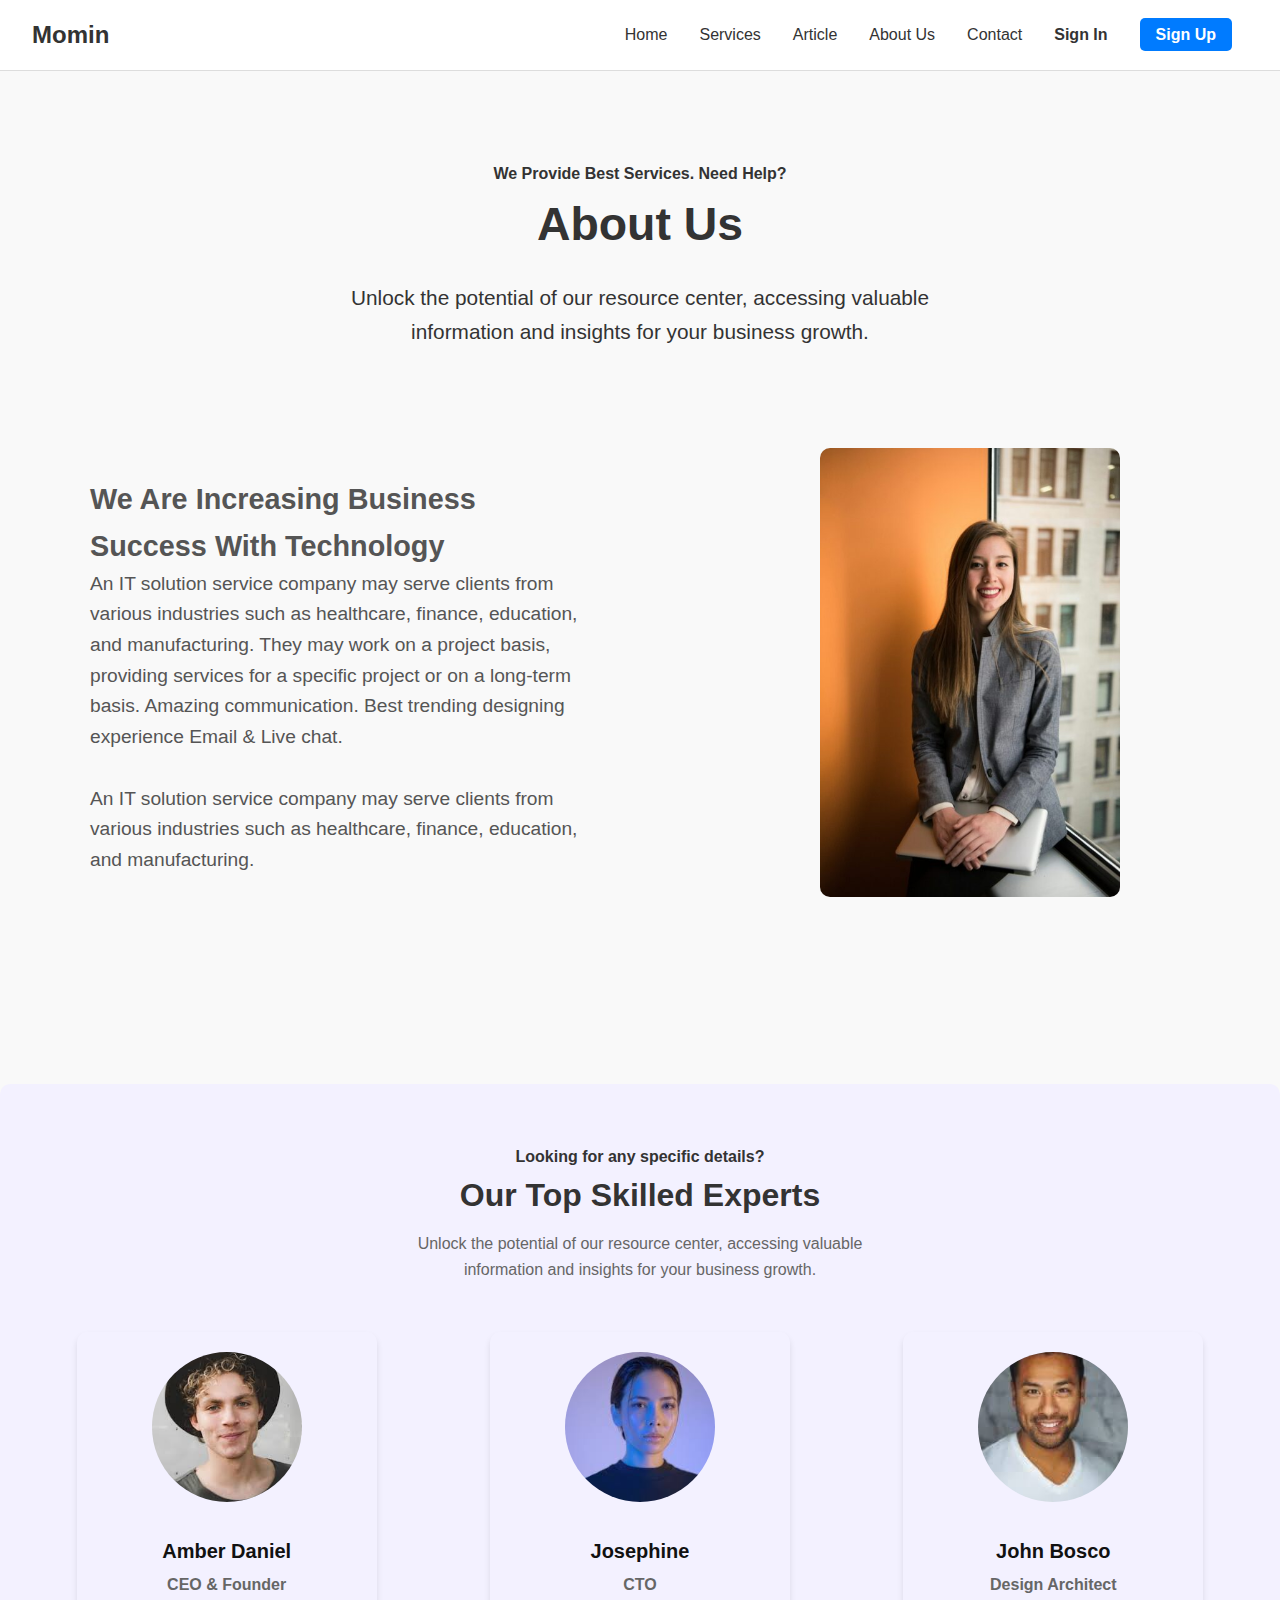
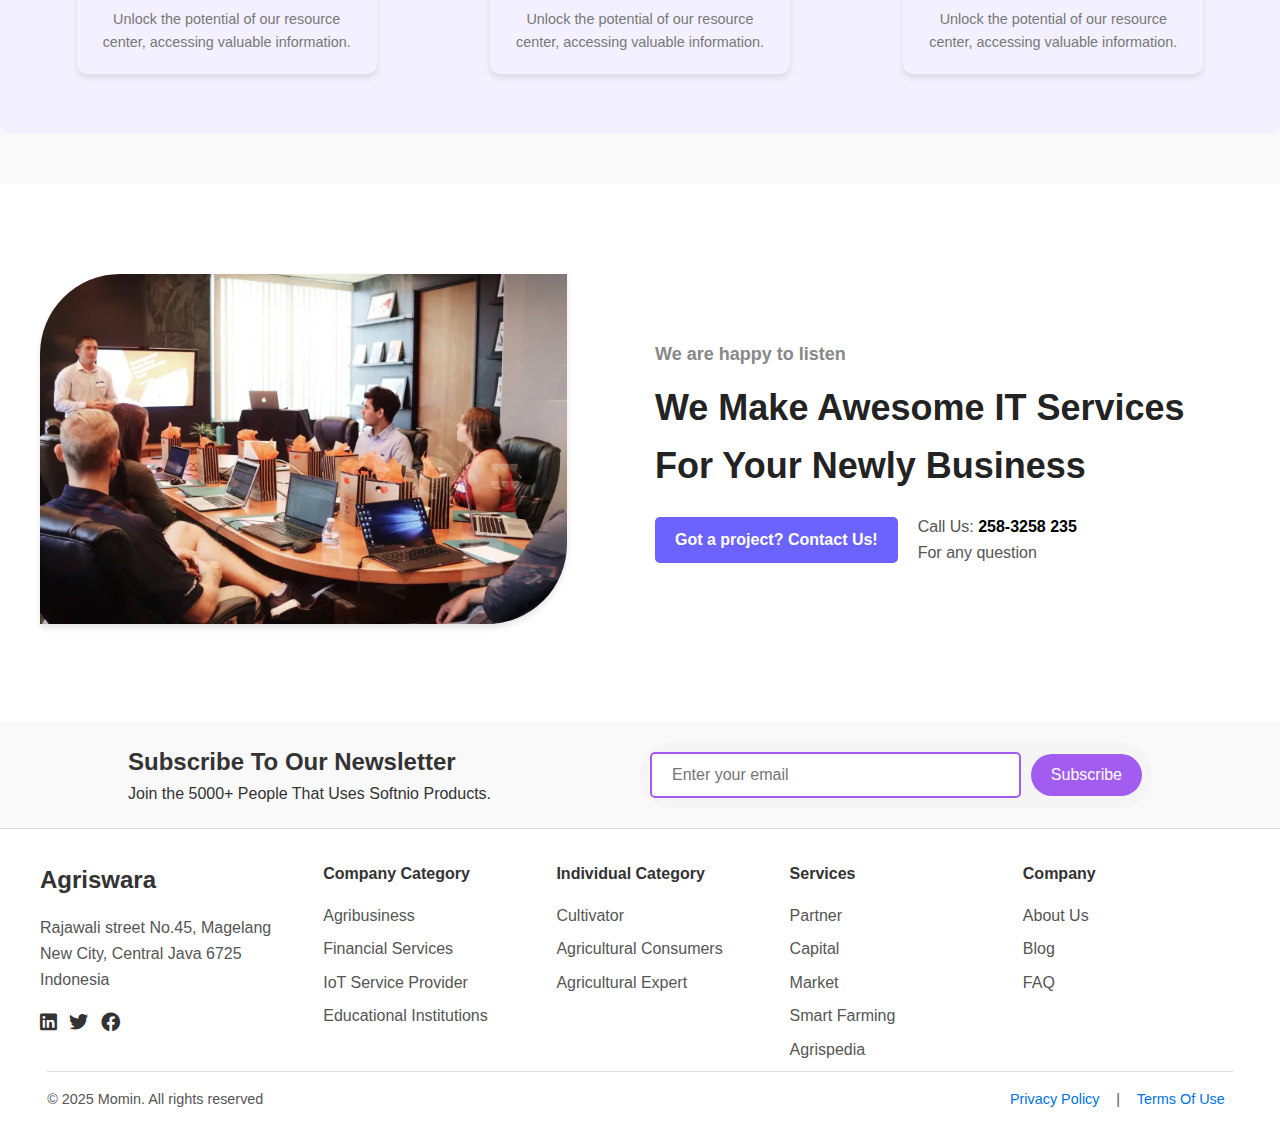
==== about.html @ ab1194a1 "Add files via upload" ====
<!DOCTYPE html>
<html lang="en">

<head>
    <meta charset="UTF-8">
    <meta name="viewport" content="width=device-width, initial-scale=1.0">
    <title>Profitable Harvest Article</title>
    <link rel="stylesheet" href="css/style.css">
    <link href="https://cdnjs.cloudflare.com/ajax/libs/font-awesome/6.0.0-beta3/css/all.min.css" rel="stylesheet" />
    <link rel="icon" type="image/png" href="img/fav.png"> 

</head>

<body>
    <!-- Header section Start from here -->

    <header class="site-header">
        <div class="logo">Momin</div>
        <nav>
            <ul>
                <li><a href="index.html">Home</a></li>
                <li><a href="services.html">Services</a></li>
                <li><a href="article.html">Article</a></li>
                <li><a href="about.html">About Us</a></li>
                <li><a href="contact.html">Contact</a></li>
                <li><a href="signin.html" class="sign-in">Sign In</a></li>
                <li><a href="signup.html" class="sign-up">Sign Up</a></li>
            </ul>
        </nav>
    </header>

    <!-- Header section End from here -->


    <!-- Main Context Start from here -->

    <div class="about-section">
        <div class="about-header">
            <h4>We Provide Best Services. Need Help?</h4>
            <h1>About Us</h1>
            <p>Unlock the potential of our resource center, accessing valuable <br> information and insights for your
                business growth.</p>
        </div>
        <div class="about-content">
            <div class="about-left">
                <h2>We Are Increasing Business Success With Technology</h2>
                <p>
                    An IT solution service company may serve clients from various industries such as healthcare,
                    finance, education, and manufacturing. They may work on a project basis, providing services for a
                    specific project or on a long-term basis. Amazing communication. Best trending designing experience
                    Email & Live chat.
                </p> <br>
                <p>
                    An IT solution service company may serve clients from various industries such as healthcare,
                    finance, education, and manufacturing.
                </p>
            </div>
            <div class="about-right">
                <img src="img/Professional.jpeg" alt="Professional">
            </div>
        </div>
    </div>



    <!-- Second section start from here -->

    <div class="about-experts">
        <h4>Looking for any specific details?</h4>
        <h2>Our Top Skilled Experts</h2>
        <p id="justp">Unlock the potential of our resource center, accessing valuable information and insights for your
            business growth.</p>

        <div class="about-team">
            <div class="about-member">
                <img src="img/Amber Daniel.jpg" alt="Amber Daniel">
                <h4>Amber Daniel</h4>
                <h5>CEO & Founder</h5>
                <p>Unlock the potential of our resource center, accessing valuable information.</p>
            </div>
            <div class="about-member">
                <img src="img/Josephine.jpg" alt="Josephine">
                <h4>Josephine</h4>
                <h5>CTO</h5>
                <p>Unlock the potential of our resource center, accessing valuable information.</p>
            </div>
            <div class="about-member">
                <img src="img/John Bosco.jpg" alt="John Bosco">
                <h4>John Bosco</h4>
                <h5>Design Architect</h5>
                <p>Unlock the potential of our resource center, accessing valuable information.</p>
            </div>
        </div>
    </div>

    </div>
    <!-- Second section end from here -->





    <!-- Thirt section start from here -->

    <section class="about-third-section">
        <div class="about-third-container">
            <div class="about-third-image">
                <img src="img/team-meeting.jpg" alt="Team Meeting">
            </div>

            <div class="about-third-content">
                <h4 class="about-third-subtitle">We are happy to listen</h4>
                <h1 class="about-third-title">We Make Awesome IT Services For Your Newly Business</h1>
                <div class="about-third-cta">
                    <a href="#contact" class="btn-primary">Got a project? Contact Us!</a>
                    <div class="about-third-contact-info">
                        <p>Call Us: <span>258-3258 235</span></p>
                        <p>For any question</p>
                    </div>
                </div>
            </div>

        </div>
    </section>

    <!-- Thirt section end from here -->




    <!-- /* Forth section start from here */ -->

    <div class="about-four-container">
        <div class="about-four-newsletter-form">
            <div class="newsletter-text">
                <h2>Subscribe To Our Newsletter</h2>
                <p>Join the 5000+ People That Uses Softnio Products.</p>
            </div>

            <div class="newsletter">
                <input type="email" placeholder="Enter your email" class="subscribe-email-input">
                <button class="subscribe-btn">Subscribe</button>
            </div>
        </div>
    </div>




    <!-- /* Forth section end from here */ -->



    <!-- Main Context End from here -->


    <!-- Footer section Start from here -->
    <button id="backToTop">↑ Top</button>

    <footer class="footer-section">
        <div class="footer-container">
            <!-- Left Section -->
            <div class="footer-left">
                <h3>Agriswara</h3>
                <address>
                    Rajawali street No.45, Magelang<br>
                    New City, Central Java 6725<br>
                    Indonesia
                </address>
                <div class="social-icons">
                    <a href="#"><i class="fab fa-linkedin"></i></a>
                    <a href="#"><i class="fab fa-twitter"></i></a>
                    <a href="#"><i class="fab fa-facebook"></i></a>
                </div>
            </div>

            <!-- Middle Sections -->
            <div class="footer-column">
                <h4>Company Category</h4>
                <ul>
                    <li>Agribusiness</li>
                    <li>Financial Services</li>
                    <li>IoT Service Provider</li>
                    <li>Educational Institutions</li>
                </ul>
            </div>
            <div class="footer-column">
                <h4>Individual Category</h4>
                <ul>
                    <li>Cultivator</li>
                    <li>Agricultural Consumers</li>
                    <li>Agricultural Expert</li>
                </ul>
            </div>
            <div class="footer-column">
                <h4>Services</h4>
                <ul>
                    <li>Partner</li>
                    <li>Capital</li>
                    <li>Market</li>
                    <li>Smart Farming</li>
                    <li>Agrispedia</li>
                </ul>
            </div>
            <div class="footer-column">
                <h4>Company</h4>
                <ul>
                    <li>About Us</li>
                    <li>Blog</li>
                    <li>FAQ</li>
                </ul>
            </div>
        </div>

        <!-- Copyright Section -->
        <div class="footer-bottom">
            <p>&copy; 2025 Momin. All rights reserved</p>
            <div>
                <a href="#">Privacy Policy</a>
                <span>|</span>
                <a href="#">Terms Of Use</a>
            </div>
        </div>
    </footer>
    <!-- Footer section End from here -->

    <script src="scripts.js"></script>
</body>

</html>
---- css/style.css ----
/* General Reset */
* {
    margin: 0;
    padding: 0;
    box-sizing: border-box;
}

body {
    font-family: Arial, sans-serif;
    line-height: 1.6;
    background-color: #f9f9f9;
    color: #333;
}

/* Header */
.site-header {
    display: flex;
    justify-content: space-between;
    align-items: center;
    padding: 1rem 2rem;
    background-color: #fff;
    border-bottom: 1px solid #ddd;
}

.site-header .logo {
    font-size: 1.5rem;
    font-weight: bold;
    color: #333;
}

.site-header nav ul {
    display: flex;
    list-style: none;
}

.site-header nav ul li {
    margin: 0 1rem;
}

.site-header nav ul li a {
    text-decoration: none;
    color: #333;
    font-weight: 500;
}

.site-header nav ul li .sign-in,
.site-header nav ul li .sign-up {
    font-weight: bold;
}

.site-header nav ul li .sign-up {
    color: #fff;
    background-color: #007BFF;
    padding: 0.5rem 1rem;
    border-radius: 5px;
}

/* Content */

#popular {
    display: flex;
    justify-content: center;
    align-items: center;
    gap: 1.0rem;
}

.content {
    padding: 2rem;
    max-width: 800px;
    margin: auto;
    padding-top: 60px;
}

.article-header {
    text-align: center;
    margin-bottom: 2rem;
}

.article-header .tag {
    background-color: #E0F7FA;
    color: #007BFF;
    padding: 0.2rem 0.5rem;
    border-radius: 5px;
    font-size: 0.9rem;
    font-weight: bold;
}

.article-header .date {
    display: block;
    margin-top: 0.5rem;
    color: #666;
    font-size: 0.9rem;
}

.article-header h1 {
    font-size: 2.2rem;
    margin: 1rem 0;
}

.article-header p {
    color: #555;
    font-size: 1rem;
}

.article-image img {
    width: 100%;
    border-radius: 10px;
    margin: 1rem 0;
}

.article-body h2 {
    font-size: 1.5rem;
    margin: 1rem 0;
    color: #333;
}

.article-body h3 {
    margin: 1rem 0 0.5rem;
    font-size: 1.2rem;
    color: #007BFF;
}

.article-body p {
    margin-bottom: 1rem;
    line-height: 1.8;
    color: #555;
}


/* <!-- Second section start from here --> */

/* Related Articles Section */
.related-articles {
    max-width: 1200px;
    margin: auto;
    padding-top: 100px;
}

.section-header {
    display: flex;
    justify-content: space-between;
    align-items: center;
    margin-bottom: 2rem;
}

.section-header h2 {
    font-size: 1.5rem;
    font-weight: bold;
}

.view-all-btn {
    background-color: #fff;
    color: #333;
    border: 1px solid #333;
    border-radius: 20px;
    padding: 0.5rem 1rem;
    font-size: 0.9rem;
    cursor: pointer;
    transition: all 0.3s ease;
}

.view-all-btn:hover {
    background-color: #333;
    color: #fff;
}

.articles-container {
    display: flex;
    gap: 1.5rem;
    flex-wrap: wrap;
}

.article-card {
    background-color: #f9f9f9;
    border: 1px solid #ddd;
    border-radius: 10px;
    overflow: hidden;
    width: 32%;
    box-shadow: 0 4px 8px rgba(0, 0, 0, 0.1);
    transition: transform 0.3s ease, box-shadow 0.3s ease;
}

.article-card:hover {
    transform: scale(1.05);
    box-shadow: 0 8px 16px rgba(0, 0, 0, 0.2);
    cursor: pointer;
}

.article-card img {
    width: 100%;
    height: 320px;
    display: block;
}

.article-info {
    padding: 1rem;
}

.article-date {
    font-size: 0.8rem;
    color: #666;
    margin-bottom: 0.5rem;
    display: block;
}

.article-info h3 {
    font-size: 1rem;
    margin-bottom: 0.5rem;
    color: #333;
}

.article-info p {
    font-size: 0.9rem;
    color: #555;
}



/* Third section start from here  */
.hero-section {
    margin-top: 60px;
    position: relative;
    background: url("/img/farm.jpg"); /* Replace 'farm.jpg' with your background image */
    background-size: cover;
    background-position: center;
    height: 80vh;
    display: flex;
    justify-content: center;
    align-items: center;
}

.hero-content {
    text-align: center;
    color: white;
    padding: 1rem;
    background: rgba(0, 0, 0, 0.5); /* Adds transparency to the background */
    border-radius: 10px;
    padding: 40px 20px;
}

.hero-content h1 {
    font-size: 2.5rem;
    margin-bottom: 1rem;
    font-weight: bold;
}

.email-form {
    display: flex;
    justify-content: center;
    align-items: center;
    margin-top: 1rem;
}

#email-input {
    padding: 0.7rem;
    width: 250px;
    border: none;
    border-radius: 20px 0 0 20px;
    outline: none;
    font-size: 1rem;
}

#join-now-btn {
    padding: 0.7rem 1rem;
    border: 1.7px solid rgb(255, 255, 255);
    background-color: #b6ff00;
    color: black;
    font-weight: bold;
    border-radius: 0 20px 20px 0;
    cursor: pointer;
    transition: all 0.3s ease;
}

#join-now-btn:hover {
    background-color: #90cc00;
}





/* Footer section start from here */
/* Back to top button */
#backToTop {
  position: fixed;
  bottom: 20px;
  right: 20px;
  background-color: #333;
  color: white;
  border: none;
  padding: 10px 15px;
  border-radius: 5px;
  cursor: pointer;
  display:none ; /* Initially hidden */
  font-size: 16px;
  z-index: 1000; /* Ensures it stays on top */
}

#backToTop:hover {
  background-color: #555;
}




/* footer */
.footer-section {
    background-color: #fff;
    padding: 2rem 1rem;
    border-top: 1px solid #ddd;
}

.footer-container {
    display: flex;
    justify-content: space-between;
    flex-wrap: wrap;
    max-width: 1200px;
    margin: 0 auto;
    gap: 1rem;
}

.footer-left {
    flex: 1 1 250px;
}

.footer-left h3 {
    font-size: 1.5rem;
    margin-bottom: 1rem;
}

.footer-left address {
    font-style: normal;
    margin-bottom: 1rem;
    color: #555;
}

.social-icons a {
    color: #333;
    font-size: 1.2rem;
    margin-right: 0.5rem;
    transition: color 0.3s ease;
}

.social-icons a:hover {
    color: #0073e6;
}

.footer-column {
    flex: 1 1 200px;
}

.footer-column h4 {
    font-size: 1rem;
    margin-bottom: 1rem;
}

.footer-column ul {
    list-style: none;
}

.footer-column li {
    margin-bottom: 0.5rem;
    color: #555;
}

.footer-column li:hover {
    color: #000;
    cursor: pointer;
}

.footer-bottom {
    border-top: 1px solid #ddd;
    margin-top: 2rem;
    padding-top: 1rem;
    display: flex;
    justify-content: space-between;
    align-items: center;
    font-size: 0.9rem;
    color: #555;
    width: 95%;
    margin: 0 auto;
}

.footer-bottom a {
    color: #0073e6;
    text-decoration: none;
    margin: 0 0.5rem;
}

.footer-bottom a:hover {
    text-decoration: underline;
}

.footer-bottom span {
    margin: 0 0.3rem;
}






/* Contact page design start from here*/

.contact-section {
    text-align: center;
    padding: 80px 20px;
  }
  
  .container {
    max-width: 1000px;
    margin: 0 auto;
  }
  
  h1 {
    font-size: 30px;
    margin-bottom: 20px;
  }
  
  .address {
    margin-bottom: 30px;
  }
  
  .address span {
    display: block;
    margin: 5px 0;
  }
  
  .form-wrapper {
    display: flex;    
    align-items: center;
  }
  .illustration{
    width: 50%;
  }
  .illustration img {
    max-width: 80%;
  }
  
  form {
    width: 50%;
    display: flex;
    flex-direction: column;
  }
  
  form input, form textarea {
    padding: 10px;
    margin-bottom: 15px;
    border: 1px solid #ccc;
    border-radius: 4px;
    font-size: 14px;
    width: 100%;
  }
  
  form button {
    padding: 10px 15px;
    background: linear-gradient(to right, #4facfe, #00f2fe);
    color: white;
    border: none;
    border-radius: 4px;
    cursor: pointer;
    font-size: 16px;
  }
  
  form button:hover {
    opacity: 0.9;
  }



/* Contact page design end from here*/





/* About page design start form here */
.about-section {
    padding: 50px;
    background-color: #f9f9f9;
  }
  
  .about-header {
    text-align: center;
    margin:40px 0px 20px 0px;
  }
  
  .about-header h1 {
    font-size: 2.9rem;
    color: #333;
  }.about-header p {
    font-size: 1.3rem;
    color: #333;
  }
  
  .about-content {
    display: flex;
    justify-content: space-between;
    align-items: center;
  }
  
  .about-left {
    width: 50%;
    font-size: 1.2rem;
    color: #555;
    padding: 40px;
  }
  
  .about-right {
    width: 50%;
    padding: 80px;
    align-items: center;
  }
  
  .about-right img {
    width: 300px;
    border-radius: 10px;
    margin-left: 100px;
  }
  
 
/* About Experts Section */
.about-experts {
    text-align: center;
    margin: 50px 0px;
    background-color: #f3f1ff;
    padding: 60px 20px;
    border-radius: 10px;
}

.about-experts h2 {
    font-size: 2rem;
    color: #333;
    margin-bottom: 10px;
}

.about-experts #justp {
    font-size: 1rem;
    color: #666;
    margin-bottom: 30px;
    width: 450px;
    margin: 0 auto;
    padding-bottom: 50px;
}

.about-experts .about-team {
    display: flex;
    justify-content: space-around;
    flex-wrap: wrap;
}

.about-experts .about-member {
    text-align: center;
    padding: 20px;
    border-radius: 10px;
    box-shadow: 0 4px 6px rgba(0, 0, 0, 0.1);
    max-width: 300px;
}

.about-experts .about-member img {
    width: 150px;
    height: 150px;
    border-radius: 50%;
    object-fit: cover;
    margin-bottom: 15px;
}

.about-experts .about-member h4 {
    font-size: 1.25rem;
    color: #111;
    margin: 10px 0 5px;
}

.about-experts .about-member h5 {
    font-size: 1rem;
    color: #666;
    margin-bottom: 10px;
}

.about-experts .about-member p {
    font-size: 0.9rem;
    color: #777;
}



/* third section start from here */
.about-third-section {
    display: flex;
    align-items: center;
    justify-content: center;
    padding: 90px 20px;
    background-color: #fff;
  }
  
  .about-third-container {
    display: flex;
    align-items: center;
    gap: 30px;
    max-width: 1200px;
    margin: 0 auto;
  }
  
  .about-third-content {
    width: 50%;
  }
  
  .about-third-subtitle {
    font-size: 18px;
    color: #888;
    margin-bottom: 10px;
  }
  
  .about-third-title {
    font-size: 36px;
    font-weight: bold;
    color: #232323;
    margin-bottom: 20px;
  }
  
  .about-third-cta {
    display: flex;
    align-items: center;
    gap: 20px;
  }
  
  .btn-primary {
    padding: 10px 20px;
    background-color: #6c63ff;
    color: #fff;
    text-decoration: none;
    border-radius: 5px;
    font-weight: bold;
    transition: background-color 0.3s ease;
  }
  
  .btn-primary:hover {
    background-color: #524de4;
  }
  
  .about-third-contact-info {
    font-size: 16px;
    color: #555;
  }
  
  .about-third-contact-info span {
    font-weight: bold;
    color: #000;
  }
  .about-third-image {
    width: 50%;
  }  
  
  .about-third-image img {
    width: 90%;
    border-radius: 80px 0px 80px 0px;
    box-shadow: 0 4px 6px rgba(0, 0, 0, 0.1);
  }
/* third section end from here */



/* Forth section start from here */
.about-four-newsletter-form{
    margin: 0 auto;
    display: flex;
    width: 80%;
    align-items: center;
}
.newsletter-text {
 width: 50%;
}
.newsletter {
    width: 50%;
    display: flex;
    align-items: center;
    justify-content: center;
    gap: 10px;
    background: #f5f5f5;
    padding: 10px;
    border-radius: 50px;
    margin: 20px auto;
  }
  
  /* Styling for email input */
  .subscribe-email-input {
    flex: 1;
    padding: 12px 20px;
    border: 2px solid #A25CF0;
    border-radius: 5px;
    outline: none;
    font-size: 16px;
    width: 250px;
  }
  
  /* Styling for subscribe button */
  .subscribe-btn {
    background: #A25CF0;
    color: white;
    border: none;
    padding: 12px 20px;
    border-radius: 50px;
    cursor: pointer;
    font-size: 16px;
    transition: 0.3s;
  }
  
  /* Hover effect */
  .subscribe-btn:hover {
    background: #524de4;
  }
  
  /* Responsive Design */
  @media (max-width: 480px) {
    .newsletter {
      flex-direction: column;
      padding: 15px;
    }
  
    .email-input {
      width: 100%;
    }
  
    .subscribe-btn {
      width: 100%;
    }
  }
/* Forth section end from here */




/* About page design end form here */




@media (max-width: 768px) {
    .footer-container {
        flex-direction: column;
    }

    .footer-bottom {
        flex-direction: column;
        text-align: center;
    }
}
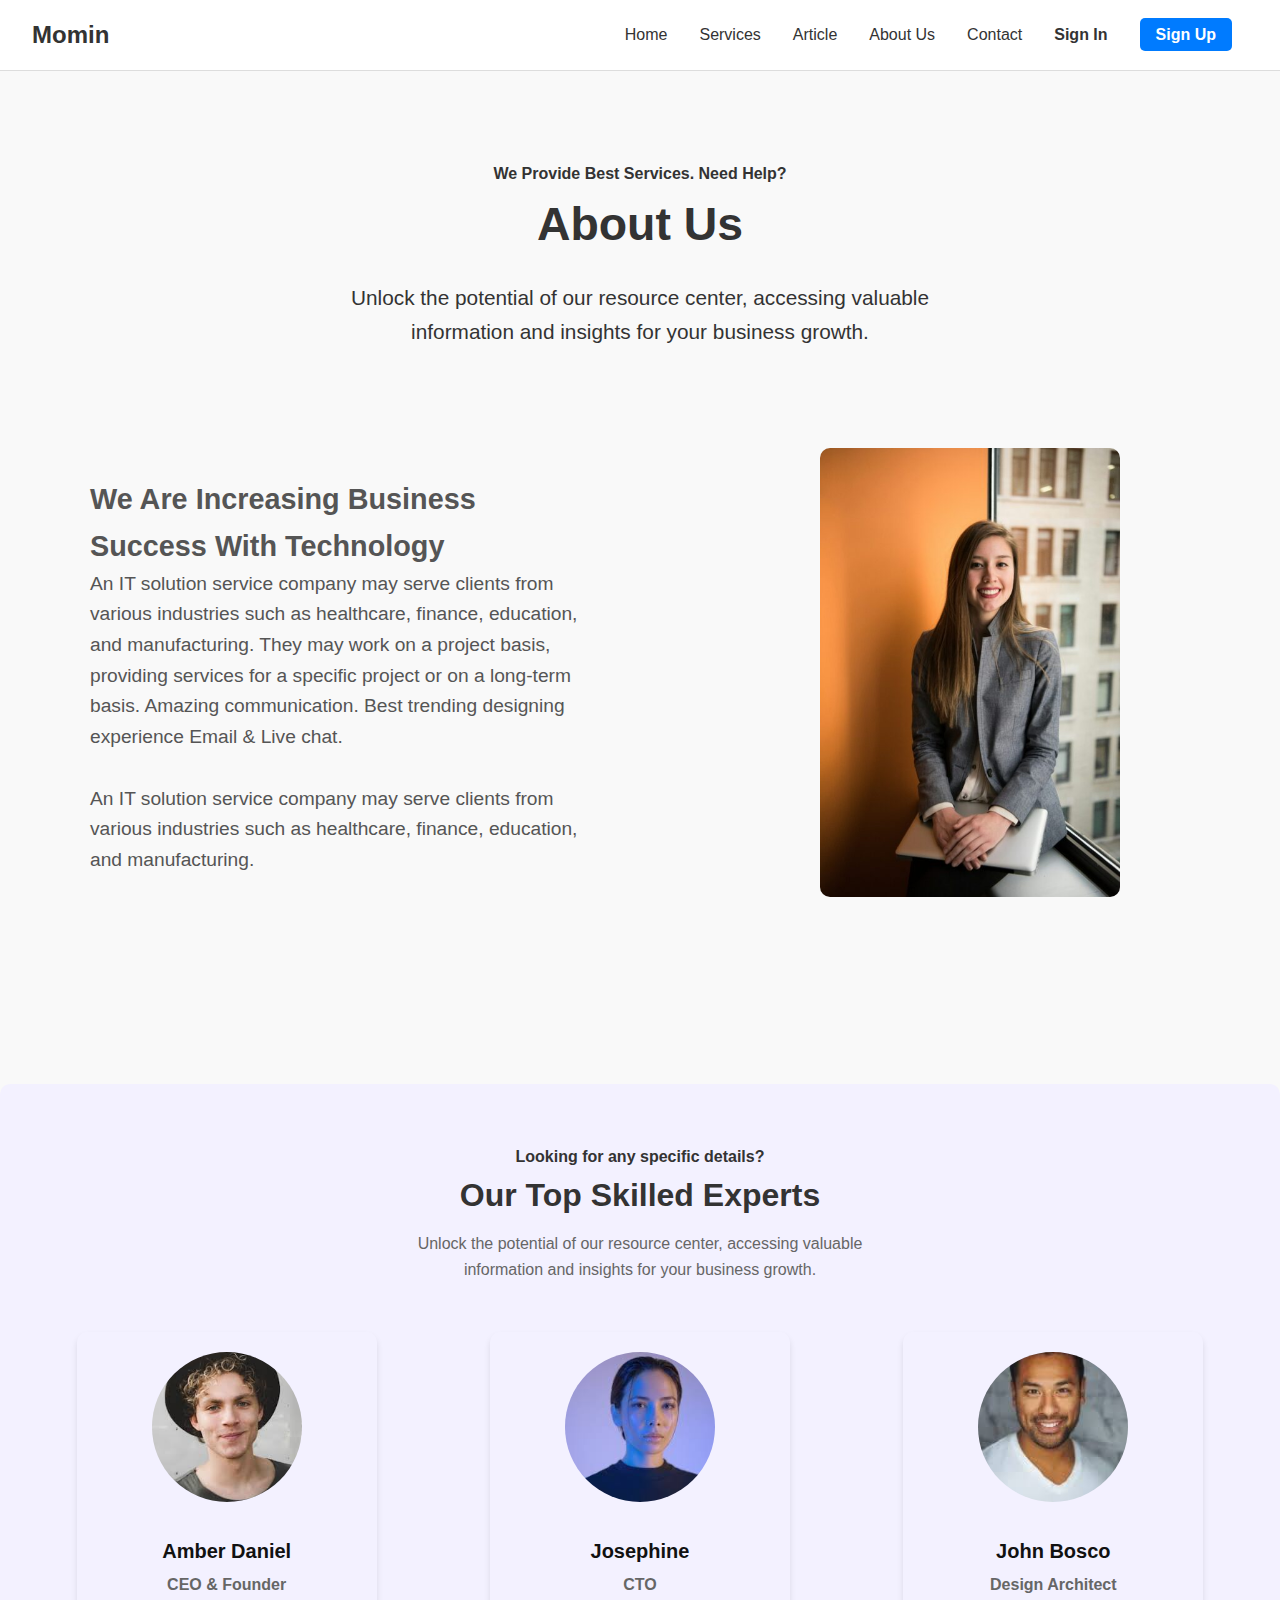
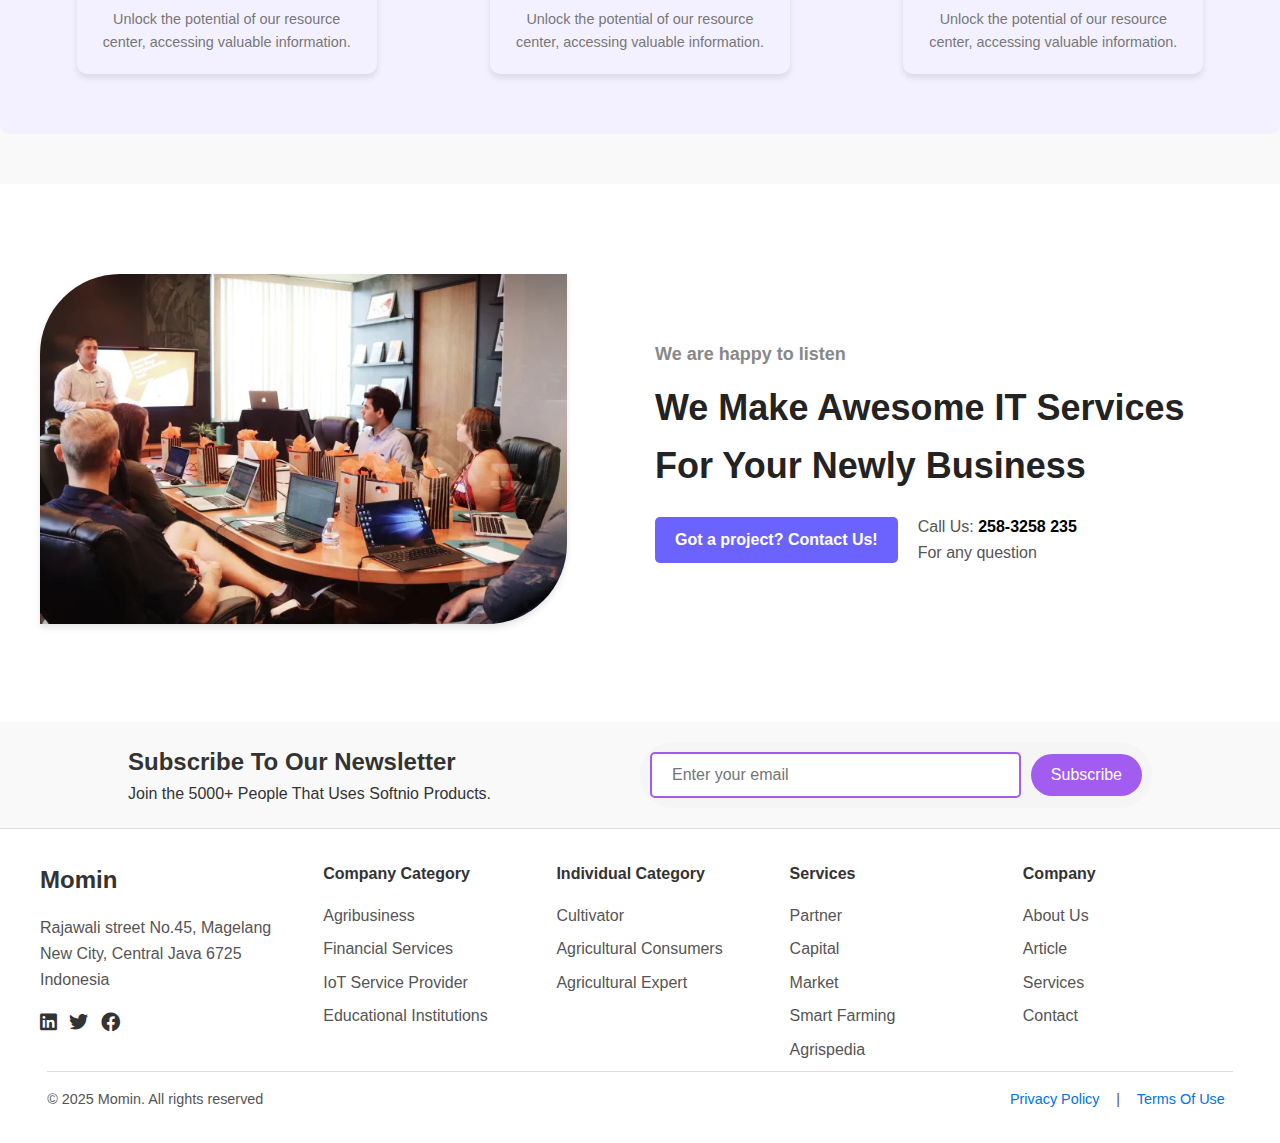
==== commit c901405e: "Add files via upload" ====
--- a/about.html
+++ b/about.html
@@ -161,7 +161,7 @@
         <div class="footer-container">
             <!-- Left Section -->
             <div class="footer-left">
-                <h3>Agriswara</h3>
+                <h3>Momin</h3>
                 <address>
                     Rajawali street No.45, Magelang<br>
                     New City, Central Java 6725<br>
@@ -205,9 +205,10 @@
             <div class="footer-column">
                 <h4>Company</h4>
                 <ul>
-                    <li>About Us</li>
-                    <li>Blog</li>
-                    <li>FAQ</li>
+                    <li><a href="about.html">About Us</a></li>
+                    <li><a href="article.html">Article</a></li>
+                    <li><a href="services.html">Services</a></li>
+                    <li><a href="contact.html">Contact</a></li>
                 </ul>
             </div>
         </div>
--- a/css/style.css
+++ b/css/style.css
@@ -358,6 +358,13 @@
     list-style: none;
 }
 
+.footer-column ul a {
+    text-decoration: none;
+    color: #555;
+}
+
+
+
 .footer-column li {
     margin-bottom: 0.5rem;
     color: #555;
